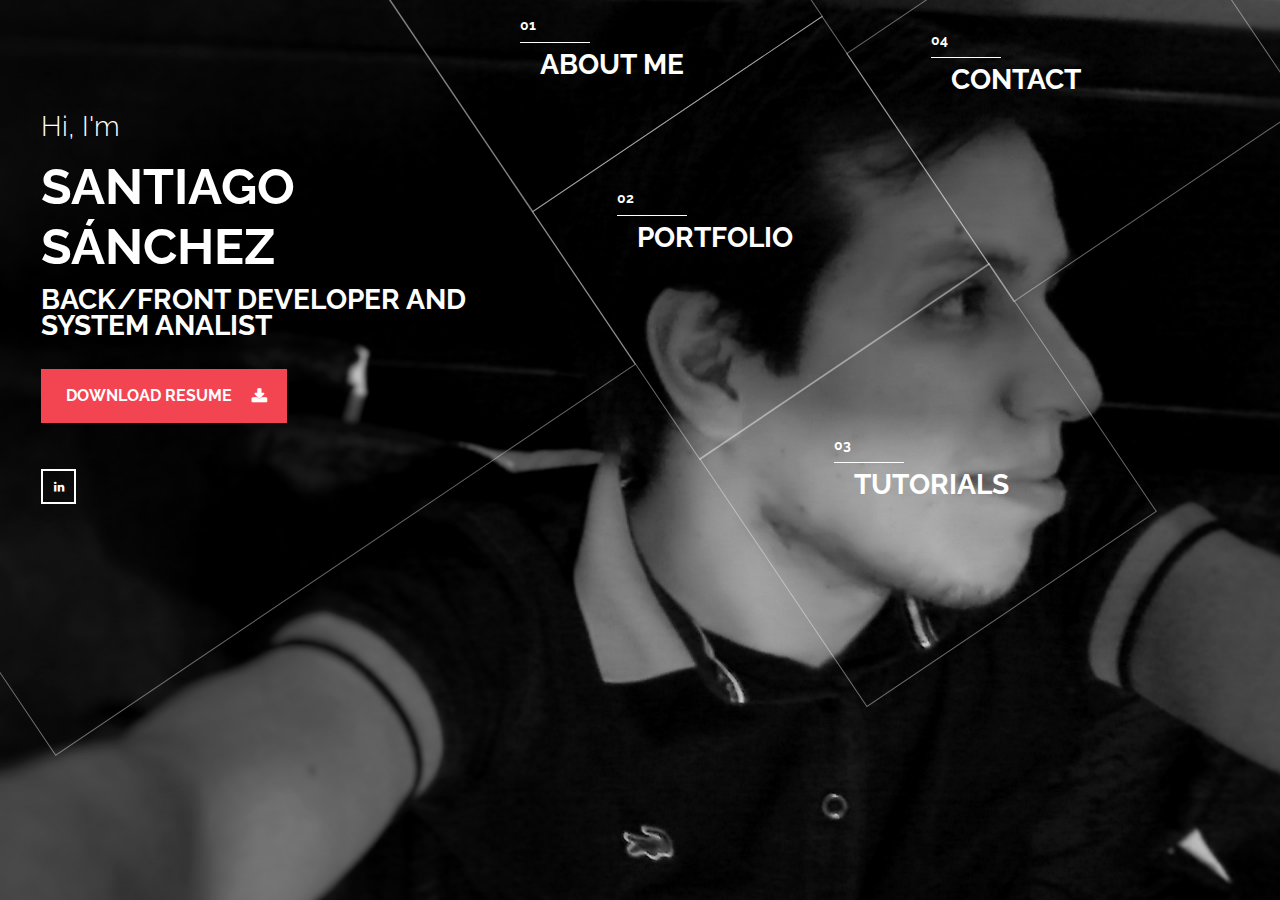
==== index.html @ 078f5e2e "global changes" ====
<!DOCTYPE html>
<html lang="en">
<head>
	<meta charset="utf-8" />
	<meta http-equiv="X-UA-Compatible" content="IE=edge" />
	<meta name="viewport" content="width=device-width, initial-scale=1" />
	
	<title>Santiago S.| vCard</title>
	<meta property="og:image" content="https://ingenierosantiago.github.io/images/foto.jpg" />
	<meta property="og:description" content="My own vcard" />
	<meta property="og:author" content="Santiago Sanchez" />
	<meta property="og:title" content="Santiago S. vCard" />
	<link rel="icon" href="images/favicon.ico"/>

	<link href='https://fonts.googleapis.com/css?family=Raleway:400,700' rel='stylesheet' type='text/css'/>
	<link rel="stylesheet" href="css/bootstrap.min.css" type="text/css" media="screen"/>
	<link rel="stylesheet" href="css/font-awesome.min.css" type="text/css" media="screen"/>
	<link rel="stylesheet" href="css/animate.css" type="text/css" media="screen"/>
	<link rel="stylesheet" href="css/style.css" type="text/css" media="screen"/>

</head>
<body>

	<div class="preloader">
			<div class="spinner"><strong>Loading...<i class="fa-li fa fa-spinner fa-spin"></i></strong></div>
	</div>
	<div class="preloader-left"></div>
	<div class="preloader-right"></div>

	<div class="inline-menu-container hidex">
	
		<ul class="inline-menu">
			<li class="about menu-item">About me</li>			
			<li class="portfolio menu-item">Portfolio</li>		
			<li class="contact menu-item">Contact</li>
			<li class="blog menu-item">Tutorials</li>		
			<li id="close">&times;</li>
		</ul>

	</div>

<section class="home">
            <div class="container">
		<div class="name-block"> 
			<div class="name-block-container">	
				<h1><span>Hi, I'm</span>Santiago S&aacute;nchez</h1>
                                                <h2>Back/front Developer and System Analist</h2>				
				<a class="btn btn-download" href="printable.pdf">Download Resume</a>
                                                     <ul class="social">
					<li><a href="https://www.linkedin.com/in/santiagoproaplic"><i class="fa fa-linkedin"></i></a></li>
				</ul>
			</div>	
		</div> 
		<div class="menu-blocks">    			
			<div class="about-block"> 
				<div class="about-block-container">			
					<h2 class="about menu-item">About me</h2>
				</div>		
			</div>
			<div class="portfolio-block">
				<div class="portfolio-block-container">			
					<h2 class="portfolio menu-item">Portfolio</h2>
				</div>
			</div>
			<div class="contact-block"> 
				<div class="contact-block-container">			
					<h2 class="contact menu-item">Contact</h2>
				</div>		
			</div>
			<div class="blog-block"> 
				<div class="blog-block-container">			
					<h2 class="blog menu-item">Tutorials</h2>
				</div>		
			</div>
		</div>
		
		
		<div class="content-blocks about hidex"> 
									
			<section class="content"> 
				
				<div class="block-content">
					<h3 class="block-title">Profile</h3>
					<div class="row">
						<div class="col-md-7">
							<p>I'm Colombian, graduated from the University 
							District "Francisco José De Caldas" 
							in Bogotá DC, Colombia as a System's Engineer 
							(Computer's Cience) with emphasis in Software 
							Engineering and Backend Development. 
							</p>
							<p>Since I was very young I worked in multiple jobs, 
							standing out because of my high commitment, performance 
							and enthusiasm. Since 2012 I started implementing my career,
							gaining great experience in order to provide fast solutions 
							and also learning different languages.
							</p>
							<img class="sign" src="images/signature.png" alt="" />
						</div>
						<div class="col-md-5">
							<ul class="info-list">
								<li><strong>Name : </strong>   Santiago A. S&aacute;nchez Plazas</li>
								<li><strong>Date of birth : </strong>   August 2, 1991 </li>
								<li><strong>Address : </strong>   Cra 7 # 20A 02, Ch&iacute;a, Cundinamarca</li>
								<li><strong>Email : </strong>  saspplazas@gmail.com</li>
								<li><strong>Phone : </strong>   + 57 318 544 6193</li>
								<li><strong>Skype : </strong>  ingSantiago22</li>
								<li><strong>Interest : </strong>  freelance, full-time</li>
							</ul>
						</div>					
					</div>
				</div> 
				
				<div class="block-content ">
					<h3 class="block-title">Skills</h3>
					<div class="row">
						<div class="col-sm-6">
							<h4>Technical Skills</h4>
							<label class="progress-bar-label">PHP - <span>5 years experience</span></label>
							<div class="progress">
								<div style="width: 90%;" class="progress-bar" role="progressbar" aria-valuenow="90" aria-valuemin="0" aria-valuemax="100">
									<span>90%</span>
								</div> 
							</div>
							<label class="progress-bar-label">Golang - <span>1 year experience</span></label>
							<div class="progress">
								<div style="width: 40%;" class="progress-bar" role="progressbar" aria-valuenow="25" aria-valuemin="0" aria-valuemax="100">
									<span>40%</span>
								</div> 
							</div>
							<label class="progress-bar-label">Python - <span>3 years experience</span></label>
							<div class="progress">
								<div style="width: 69%;" class="progress-bar" role="progressbar" aria-valuenow="69" aria-valuemin="0" aria-valuemax="100">
									<span>69%</span>
								</div> 
							</div>
							<label class="progress-bar-label">Java - <span>6 years experience</span></label>
							<div class="progress">
								<div style="width: 75%;" class="progress-bar" role="progressbar" aria-valuenow="75" aria-valuemin="0" aria-valuemax="100">
									<span>75%</span>
								</div> 
							</div>
							<label class="progress-bar-label">.NET, C# - <span>1 year experience</span></label>
							<div class="progress">
								<div style="width: 45%;" class="progress-bar" role="progressbar" aria-valuenow="45" aria-valuemin="0" aria-valuemax="100">
									<span>45%</span>
								</div> 
							</div>
							<label class="progress-bar-label">HTML&amp;CSS - <span>6 years experience</span></label>
							<div class="progress">
								<div style="width: 95%;" class="progress-bar" role="progressbar" aria-valuenow="95" aria-valuemin="0" aria-valuemax="100">
									<span>95%</span>
								</div> 
							</div>
							<label class="progress-bar-label">Javascript - <span>4 years experience</span></label>
							<div class="progress">
								<div style="width: 77%;" class="progress-bar" role="progressbar" aria-valuenow="77" aria-valuemin="0" aria-valuemax="100">
									<span>77%</span>
								</div> 
							</div>
							<label class="progress-bar-label">Android - <span>2 years experience</span></label>
							<div class="progress">
								<div style="width: 65%;" class="progress-bar" role="progressbar" aria-valuenow="65" aria-valuemin="0" aria-valuemax="100">
									<span>65%</span>
								</div> 
							</div>
							<label class="progress-bar-label">IOS - <span>8 months experience</span></label>
							<div class="progress">
								<div style="width: 15%;" class="progress-bar" role="progressbar" aria-valuenow="15" aria-valuemin="0" aria-valuemax="100">
									<span>15%</span>
								</div> 
							</div>
							<label class="progress-bar-label">MEAN - <span>6 months experience</span></label>
							<div class="progress">
								<div style="width: 38%;" class="progress-bar" role="progressbar" aria-valuenow="38" aria-valuemin="0" aria-valuemax="100">
									<span>38%</span>
								</div> 
							</div>
						</div> 
						<div class="col-sm-6">
							<h4>Database Engine</h4>
							<label class="progress-bar-label">Mysql - <span>6 years experience</span></label>
							<div class="progress">
								<div style="width: 98%;" class="progress-bar" role="progressbar" aria-valuenow="98" aria-valuemin="0" aria-valuemax="100">
									<span>98%</span>
								</div> 
							</div>
							<label class="progress-bar-label">Postgresql - <span>3 year experience</span></label>
							<div class="progress">
								<div style="width: 75%;" class="progress-bar" role="progressbar" aria-valuenow="75" aria-valuemin="0" aria-valuemax="100">
									<span>75%</span>
								</div> 
							</div>
							<label class="progress-bar-label">Oracle - <span>1 year experience</span></label>
							<div class="progress">
								<div style="width: 55%;" class="progress-bar" role="progressbar" aria-valuenow="55" aria-valuemin="0" aria-valuemax="100">
									<span>55%</span>
								</div> 
							</div>
							<label class="progress-bar-label">MongoDB (Nosql DB) - <span>3 year experience</span></label>
							<div class="progress">
								<div style="width: 70%;" class="progress-bar" role="progressbar" aria-valuenow="70" aria-valuemin="0" aria-valuemax="100">
									<span>70%</span>
								</div> 
							</div>
							<label class="progress-bar-label">Datastore Google Appengine (Nosql DB) - <span>3 year experience</span></label>
							<div class="progress">
								<div style="width: 86%;" class="progress-bar" role="progressbar" aria-valuenow="86" aria-valuemin="0" aria-valuemax="100">
									<span>86%</span>
								</div> 
							</div>
						</div>
						<div class="col-sm-6">
							<h4>Frameworks</h4>
							<label class="progress-bar-label">Private Framework STD - <span>5 years experience</span></label>
							<div class="progress">
								<div style="width: 88%;" class="progress-bar" role="progressbar" aria-valuenow="88" aria-valuemin="0" aria-valuemax="100">
									<span>88%</span>
								</div> 
							</div>
							<label class="progress-bar-label">Laravel - <span>2 years experience</span></label>
							<div class="progress">
								<div style="width: 50%;" class="progress-bar" role="progressbar" aria-valuenow="50" aria-valuemin="0" aria-valuemax="100">
									<span>50%</span>
								</div> 
							</div>
							<label class="progress-bar-label">Django - <span>1 year experience</span></label>
							<div class="progress">
								<div style="width: 45%;" class="progress-bar" role="progressbar" aria-valuenow="55" aria-valuemin="0" aria-valuemax="100">
									<span>55%</span>
								</div> 
							</div>
							<label class="progress-bar-label">Bottle - <span>1 year experience</span></label>
							<div class="progress">
								<div style="width: 80%;" class="progress-bar" role="progressbar" aria-valuenow="80" aria-valuemin="0" aria-valuemax="100">
									<span>80%</span>
								</div> 
							</div>
							<br/>
						</div>
						<div class="col-sm-6">
							<h4>Know-how</h4>
							<div class="row">
								<div class="col-sm-6">
									<ul class="icon-list">
										<li>Mobile App Design</li>
										<li>3D Animation</li>
										<li>CMS</li>
										<li>Support and Monitoring</li>
									</ul>
								</div> 
								<div class="col-sm-6">
									<ul class="icon-list">
										<li>Web Development</li>
										<li>MVC Frameworks</li>
										<li>Software Architecture</li>
										<li>Augmented Reality Apps</li>
									</ul>
								</div> 
							</div> 
						</div> 
						<div class="col-sm-6">
							<h4>&nbsp;</h4>
							<div class="row">
								<div class="col-sm-6">
									<ul class="icon-list">
										<li>Install and Configure</li>
										<li>Web Usability</li>
										<li>Dinamic wireframes</li>
										<li>Superuser Linux, OSX, Windows </li>
									</ul>
								</div> 
								<div class="col-sm-6">
									<ul class="icon-list">
										<li>Bussiness Intelligence</li>	
										<li>Unity and Blender Modeling</li>
										<li>Middle level manage in Photoshop, Gimp and Adobe Ilustrator</li>	
									</ul>
								</div> 
							</div> 
						</div> 
					</div> 
				</div>
						
				<div class="block-content ">
					<h3 class="block-title">Experience</h3>
					<div class="timeline experience">

						<div class="row ">											
							<div class="col-md-12">
								<div class="exp-holder">
									
									<div class="exp">
										<div class="hgroup">
											<h4>Back / Front Developer and SysAdmin - Induesa P&P</h4>
											<h5>Aug 2015 - <span class="current">Current</span></h5>
										</div>
										<p>Development, support and monitoring of software for technical-mechanical revision of vehicles, in national operation</p>
									</div>
									<div class="exp">
										<div class="hgroup">
											<h4>Back / Front Developer -  Therabyte Corp.</h4>
											<h5>Oct 2014 - <span class="current">Current</span></h5>
										</div>
										<p>Development, support and monitoring in software for control and treatment in patients used for therapists.</p>
									</div>
									<div class="exp">
										<div class="hgroup">
											<h4>CEO – Proaplicaciones SAS </h4>
											<h5>Jun 2013 - <span class="current">Current</span></h5>
										</div>
										<p>Founding Partner. Developer until July 2015 with multiple projects.</p>
									</div>

									<div class="exp">
										<div class="hgroup">
											<h4>Web Developer – Auditor400 </h4>
											<h5>Apr 2011 - Jun 2013</h5>
										</div>
										<p>Junior web developer in multiple projects.</p>
									</div>												
															
								</div>
							</div>											
						</div>

					</div>
				</div>
				
				<div class="block-content">
					<h3 class="block-title">Education</h3>
					<div class="timeline education">
						<div class="row ">
							<div class="col-md-12">
								<div class="exp-holder">
									<div class="exp">
										<div class="hgroup">
											<h4>Bachelor Degree – "IED Jos&eacute; De San Mart&iacute;n" </h4>
											<h5>Feb 2004 - Nov 2008</h5>
										</div>
										<p>In Tabio, a little town in the state of Cundanimarca, Colombia.</p>
									</div>
									<div class="exp">
										<div class="hgroup">
											<h4>College – District University "Francsico Jos&eacute; De Caldas" </h4>
											<h5>Aug 2010 - Sept 2017</h5>
										</div>
										<p>Public university of the capital of Colombia, recognized for its excellent level in engineer careers.</p>
									</div>
									<div class="exp">
										<div class="hgroup">
											<h4>World Big Data Congress – Corferias, Bogot&aacute; (MinTIC) </h4>
											<h5>Nov 2016</h5>
										</div>
										<p>In the second edition, speakers around the world show your experiences and applications about theme.</p>
									</div>
									<div class="exp">
										<div class="hgroup">
											<h4>Colombia 3.0 - Bogot&aacute;, MinTIC </h4>
											<h5>2014 - 2016</h5>
										</div>
										<p>Annual event that meet hundreds of people involved with various topics of Backend and Frontend, new trends and future management of them.</p>
									</div>
								</div>
							</div>
						</div>
					 </div>
				</div>
				
				<div class="block-content">
					<h3 class="block-title">Services</h3>
					<div class="row">
						<div class="col-sm-4 service">
							<div class="service-icon">
								<i class=" fa fa-globe"></i>
							</div>
							<h4>Web Development</h4>
							<p></p>
						</div>
						<div class="col-sm-4 service">
							<div class="service-icon">
								<i class=" fa fa-mobile"></i>
							</div>
							<h4>App Development</h4>
							<p></p>
						</div>
						<div class="col-sm-4 service">
							<div class="service-icon">
								<i class=" fa fa-pencil-square-o"></i>
							</div>
							<h4>Software Architecture</h4>
							<p></p>
						</div>
						<div class="col-sm-4 service">
							<div class="service-icon">
								<i class="fa fa-lightbulb-o"></i>
							</div>
							<h4>System Analyst</h4>
							<p></p>
						</div>	
						<div class="col-sm-4 service">
							<div class="service-icon">
								<i class="fa fa-gears"></i>
							</div>
							<h4>Support</h4>
							<p></p>
						</div>
						<div class="col-sm-4 service">
							<div class="service-icon">
								<i class="fa fa-image"></i>
							</div>
							<h4>Modeling</h4>
							<p></p>
						</div>							
					</div>
				</div> 
				<div class="block-content">
					<h3 class="block-title">Testimonials</h3>
					<div class="row">
						<div class="col-md-12">
							<ul class="testimonials">
								<li>
									<img src="images/testimonials/2.png" alt="">
									<blockquote>Great actidude! The most fun man and lover of his job<p class="quote"><span>Indira Galindez</span> - CEO of Induesa P&P</p></blockquote>
									
								</li>
								<li>
									<img src="images/testimonials/3.png" alt="">
									<blockquote>My work has been significantly simplified thanks him :).<p class="quote"><span>Mike Reina</span> - CEO of Therabyte Corp.</p></blockquote>
									
								</li>
							</ul>
						  </div>						
					</div>
					
					<div class="row text-center">
						<div class="col-md-12 btn-email">
							<a class="btn lowercase" href="https://www.linkedin.com/in/santiagoproaplic">saspplazas@gmail.com</a><br/>
							<small>I'm available for freelance or fullstack</small>
						</div>	
					</div>
				</div> 
			
			</section>
		</div>		
		
		<div class="content-blocks portfolio hidex"> 
										
			<section class="content">
				
				<div class="block-content">
					<h3 class="block-title">Portfolio</h3>
					<div class="row">
						<div class="col-md-12">
							<ul id="filters">
							  <li class="active" data-filter="*">All</li>
							  <li data-filter=".graphic">Modeling</li>
							  <li data-filter=".web">Web</li>
							  <!--<li data-filter=".video">Video</li>-->
							  <li data-filter=".apps">Apps</li>
							</ul>
							<div id="projects">
								  <div class="project graphic apps">
										<div class="project-overlay">
											<div class="vcenter">
												<div class="centrize">
													<h4>Game AR</h4>                
													<p>Graphic / Apps</p>                
												</div>
											</div>
										</div>
									<img src="images/portfolio/9.png" alt="">
								  </div>
								  <div class="project web apps">
										<div class="project-overlay">
											<div class="vcenter">
												<div class="centrize">
													<h4>Indupack</h4>                        
													<p>Web / Apps</p>
												</div>
											</div>
										</div>
									<img src="images/portfolio/2.png" alt="">
								  </div>
								  <div class="project web">
										<div class="project-overlay">
											<div class="vcenter">
												<div class="centrize">
													<h4>thedigitaldebate.org</h4>                
													<p>web</p>
												</div>
											</div>
										</div>
									<img src="images/portfolio/5.png" alt="">
								  </div>
								  <div class="project web">
										<div class="project-overlay">
											<div class="vcenter">
												<div class="centrize">
													<h4>genArchive</h4>                
													<p>Web</p>
												</div>
											</div>
										</div>
									<img src="images/portfolio/4.png" alt="">
								  </div>
								  <div class="project web">
										<div class="project-overlay">
											<div class="vcenter">
												<div class="centrize">
													<h4>Proaplicaciones.com</h4>                
													<p>web</p>
												</div>
											</div>
										</div>
									<img src="images/portfolio/7.png" alt="">
								  </div>
								  <div class="project apps web">
										<div class="project-overlay">
											<div class="vcenter">
												<div class="centrize">
													<h4>Avia Seguros</h4>                
													<p>Web / Apps</p>
												</div>
											</div>
										</div>
									<img src="images/portfolio/6.png" alt="">
								  </div>
								  <div class="project apps web">
										<div class="project-overlay">
											<div class="vcenter">
												<div class="centrize">
													<h4>vCard</h4>                
													<p>Web / Apps</p>
												</div>
											</div>
										</div>
									<img src="images/portfolio/3.png" alt="">
								  </div>
							</div>
						</div>	
					</div>
					
					<div class="row text-center">
						<div class="col-md-12">
							<h4>Interested in working together?</h4>						
							<a class="btn lowercase" href="https://www.linkedin.com/in/santiagoproaplic">saspplazas@gmail.com</a><br/>
						</div>	
					</div>
				</div>
			
			</section>
		</div>
		
		<div class="content-blocks blog hidex"> 
										
			<section class="content"> 
				<div class="block-content">  	  
					<h3 class="block-title">My Tutorials</h3>
					<div class="col-md-10 col-md-offset-1">
							<div class="post">
								<div class="post-thumbnail">
									<a class="open-post" href="post-single.html">
										<div class="project-media">
											<div class="video-container">
												<iframe width="560" height="315" src="https://www.youtube.com/embed/ccNTWF1cQ7I" frameborder="0" allowfullscreen></iframe>
											</div>
										</div>      
									</a>
								</div>			
								<div class="post-title">
									<a class="open-post" href="post-single.html"><h2>Bitbucket for kids</h2></a>
									<p class="post-info">
										<span class="post-author">Posted by Santiago Sanchez</span>
										<span class="slash"></span>
										<span class="post-date">June, 2016</span>
										<span class="slash"></span>
										<span class="post-catetory">Git Repositories</span>
									</p>
								</div>
								<div class="post-body">
									<p>Bitbucket is a gui admin for repositories in git or mercurial. I made a video showing their more common functions and uses. </p>            
									<a class="btn open-post" href="mailto:saspplazas@gmail.com?Subject=Tutorial%20comment" target="_top" >Comment</a>
								</div>
							</div>
							<div class="post">
								<div class="post-thumbnail">
									<a class="open-post" href="post-single.html">
										<div class="project-media">
											<div class="video-container">
												<iframe width="560" height="315" src="https://www.youtube.com/embed/u3lceK3sQpk" frameborder="0" allowfullscreen></iframe>
											</div>
										</div>      
									</a>
								</div>			
								<div class="post-title">
									<a class="open-post" href="post-single.html"><h2>Excel to Mysql with vim</h2></a>
									<p class="post-info">
										<span class="post-author">Posted by Santiago Sanchez</span>
										<span class="slash"></span>
										<span class="post-date">Sept 08, 2013</span>
										<span class="slash"></span>
										<span class="post-catetory">Database optimization</span>
									</p>
								</div>
								<div class="post-body">
									<p>Look a practical tooltip using<span class="selected"> Vim</span> text editor in a few steps :D </p>            
									<a class="btn open-post" href="mailto:saspplazas@gmail.com?Subject=Tutorial%20comment" target="_top" >Comment</a>
								</div>
							</div>
							<div class="post">
								<div class="post-thumbnail">
									<a class="open-post" href="post-single.html">
										<div class="project-media">
											<div class="video-container">
												<iframe width="560" height="315" src="https://www.youtube.com/embed/86fk4lYfWC8" frameborder="0" allowfullscreen></iframe>
											</div>
										</div>      
									</a>
								</div>			
								<div class="post-title">
									<a class="open-post" href="post-single.html"><h2>Bottle in 20 minutes</h2></a>
									<p class="post-info">
										<span class="post-author">Posted by Santiago Sanchez</span>
										<span class="slash"></span>
										<span class="post-date">April, 2016</span>
										<span class="slash"></span>
										<span class="post-catetory">Frameworks</span>
									</p>
								</div>
								<div class="post-body">
									<p>Bottle is a framework for python and mongodb<span class="selected"> Super practical</span>. I made a simple crude for system posts showing the easiest ways of use. </p>            
									<a class="btn open-post" href="mailto:saspplazas@gmail.com?Subject=Tutorial%20comment" target="_top" >Comment</a>
								</div>
							</div>
							<div class="post">
								<div class="post-thumbnail">
									<a class="open-post" href="post-single.html">
										<div class="project-media">
											<div class="video-container">
												<iframe width="560" height="315" src="https://www.youtube.com/embed/ZezfWFAqIMM" frameborder="0" allowfullscreen></iframe>
											</div>
										</div>      
									</a>
								</div>			
								<div class="post-title">
									<a class="open-post" href="post-single.html"><h2>Bottle in 20 minutes part 2</h2></a>
									<p class="post-info">
										<span class="post-author">Posted by Santiago Sanchez</span>
										<span class="slash"></span>
										<span class="post-date">April, 2016</span>
										<span class="slash"></span>
										<span class="post-catetory">Frameworks</span>
									</p>
								</div>
								<div class="post-body">
									<p>Bottle is a framework for python and mongodb<span class="selected"> Super practical</span>. I made a simple crude for system posts showing the easiest types of use. </p>            
									<a class="btn open-post" href="mailto:saspplazas@gmail.com?Subject=Tutorial%20comment" target="_top" >Comment</a>
								</div>
							</div>
							
						<div class="text-center">
							<ul class="pagination">
								<li>
								  <a href="#" aria-label="Previous">
									<span aria-hidden="true">&laquo;</span>
								  </a>
								</li>
								<li class="active"><a href="#">1</a></li>
								<li><a href="#">2</a></li>
								<li><a href="#">3</a></li>
								<li><a href="#">4</a></li>
								<li><a href="#">5</a></li>
								<li>
								  <a href="#" aria-label="Next">
									<span aria-hidden="true">&raquo;</span>
								  </a>
								</li>
							</ul>
						</div>
					</div>
				</div>	
			</section>
		</div>	

		<div class="content-blocks contact hidex"> 
										
			<section class="content"> 
				<div class="block-content">
					<h3 class="block-title">Get in touch</h3>
					<div class="row">
				  
						<div class="col-md-6">
							<div class="contact-content ">
								<div class="contact-icon">
									<i class="fa fa-map-marker"></i>
								</div>
								<div class="contact-details">
									<h5>Address</h5>
									<a href="https://goo.gl/maps/rk1xJ4qVqgy"><p>KRA 12D # 27b 14 south, Bosques De San Carlos, Bogot&aacute;, Colombia  </p></a>
								</div>
							</div>	
							<div class="contact-content ">
								<div class="contact-icon">
									<i class="fa fa-phone"></i>
								</div>
								<div class="contact-details">
									<h5>Call Me</h5>
									<a href="tel:3188720526"><p> +57 - 318 5446193</p></a>
								</div>
							</div>	
							<div class="contact-content ">
								<div class="contact-icon">
									<i class="fa fa-envelope"></i>
								</div>
								<div class="contact-details">
									<h5>Enquiries</h5>
									<a href="mailto:saspplazas@gmail.com?Subject=Hello%20Santiago" target="_top"<p>saspplazas@gmail.com</p></a>
								</div>
							</div>
							<div class="contact-content ">
								<div class="contact-icon">
									<i class="fa fa-linkedin"></i>
								</div>
								<div class="contact-details">
									<h5>LinkedIn</h5>
									<a href="http://www.linkedin.com/in/santiagoproaplic"<p>Santiago S&aacute;nchez</p></a>
								</div>
							</div>
							
						</div>
						<div class="col-md-6">
								<form method="POST" action="php/contact_me.php" id="formcontactus" class="" >
								  <div class="form-group">		  
									<input name="name" type="text" class="form-control requiretop" placeholder="* Your Name" />								 							 
								  </div>
								  <div class="form-group">				  
									<input name="email" type="email" class="form-control requiretop" placeholder="* Your Email" />			 
								  </div>
								  <div class="form-group">				  
									<textarea rows="6" name="message" class="form-control requiretop" placeholder="* Your Message"></textarea>			 
								  </div>
								  <div class="form-group">
									<button type="submit" class="btn btn-dark selected">Send Message</button>
								  </div>    
								</form>
						</div>
					</div>  
					
				</div>	 				
			</section>
		</div>		


		
	</div>			
</section>



<script src="https://ajax.googleapis.com/ajax/libs/jquery/1.11.3/jquery.min.js"></script>
<script type="text/javascript" src="js/bootstrap.min.js"></script>
<script type="text/javascript" src="js/jquery.isotope.min.js"></script>
<script type="text/javascript" src="js/jquery.placeholder.min.js"></script>
<script type="text/javascript" src="js/contact_me.js"></script>
<script type="text/javascript" src="js/main.js"></script>
 </body>
</html>
---- css/style.css ----
/*------------------------------------------------------------------

    [Master Stylesheet]

    Theme Name: Hello | Personal vCard Template
    Version: 1.0
    Last change: 09/12/2015
	Developer: LionCoders - http://www.lion-coders.com

-------------------------------------------------------------------*/



/*------------------------------------------------------------------

    [Table of contents]

	1. MAIN CONTAINER
	2. MENU
	3. NAME BLOCK
	4. ABOUT BLOCK
	5. PORTFOLIO BLOCK
	6. BLOG BLOCK
	7. CONTACT BLOCK
	8. CONTENT BLOCKS
	9. RESPONSIVE

-------------------------------------------------------------------*/

/* -------------------------
        0. standard
------------------------- */
body {
    font: 400 14px 'Raleway', sans-serif;
    -webkit-font-smoothing: antialiased;
    line-height: 30px;
    color: #727272;
    overflow-x: hidden;
}

a:hover, a:focus {
    text-decoration: none;
    outline: none;
}

img {
    max-width: 100%;
    height: auto;
}


/* texts */
h1, h2, h3, h4, h5, h6 {
    text-transform: uppercase;
    font-weight: 700;
    color: #333;
}

h1 {
    font-size: 50px;
    line-height: 60px;
    margin-top: 0;
    margin-bottom: 0;
}

h2 {
    font-size: 22px;
    line-height: 26px;
    margin-top: 0;
    margin-bottom: 0;
}

h3 {
    font-size: 20px;
    line-height: 26px;
    margin-top: 0;
    margin-bottom: 0;
    font-weight: 500;
}

h4 {
    font-size: 16px;
    line-height: 24px;
    margin-top: 0;
    margin-bottom: 0;
}

h5 {
    font-size: 15px;
    line-height: 32px;
    margin-top: 0;
    margin-bottom: 0;
}

h6 {
    font-size: 14px;
    line-height: 32px;
    font-weight: 500;
}

p {
    margin: 0;
}

ul {
    list-style: none;
    padding-left: 0;
}

strong, small {
    color: #333;
}

.btn {
    border: 2px solid transparent;
    border-radius: 0;
    padding: 12px 28px;
    margin: 20px 0;
    text-transform: uppercase;
    font-size: 14px;
    font-weight: 700;
    transition: all .3s;
    position: relative;
    color: #FFF;
    background-color: #F34452;
    z-index: 20;
    overflow: hidden;
}

.btn:hover {
    color: #F34452;
    background-color: #FFF;
    border: 2px solid #F34452;
}
.btn:focus {
    color: #FFF;
	outline: none;
}

.btn-download {
    border: none;
    font-size: 16px;
    padding: 16px 55px 16px 25px;
}

.btn-download:hover {
    border: none;
    color: #FFF;
    background-color: #F34452;
}

.btn-download:before {
    position: absolute;
    content: '\f019';
    font-family: 'FontAwesome';
    top: 16px;
    right: 20px;
    font-size: 16px;
}

.btn-download:hover:before {
    -webkit-animation-duration: 1s;
    animation-duration: 1s;
    -webkit-animation-fill-mode: both;
    animation-fill-mode: both;
    -webkit-animation-iteration-count: infinite;
    animation-iteration-count: infinite;
    -webkit-animation-name: fadeOutDown;
    animation-name: fadeOutDown;
    -webkit-transform-origin: center bottom;
    transform-origin: center bottom;
}

.btn-download:after {
    content: "";
    position: absolute;
    background-color: rgba(0,0,0,0.2);
    right: 0;
    top: 0;
    height: 100%;
    width: 0;
    z-index: -1;
    transition: all .3s;
}

.btn-download:hover:after {
    width: 50px;
    height: 70px;
    right: -5px;
    top: -5px;
    -ms-transform: rotate(15deg);
    -webkit-transform: rotate(15deg);
    transform: rotate(15deg);
}

.form-control {
    box-shadow: none;
    -webkit-box-shadow: none;
    border-radius: 0;
}

.form-control:focus {
    box-shadow: none;
    -webkit-box-shadow: none;
}

.hidex {
    opacity: 0;
    visibility: hidden;
    z-index: -100;
}

.showx {
    opacity: 1;
    visibility: visible;
    z-index: 999;
}

.lowercase {
    text-transform: lowercase;
}

.preloader {
	position: fixed;
	left: 0;
	top: 0;
	right: 0;
	bottom: 0;
	width: 100%;
	height: 100%;
	z-index: 9999;
	background: transparent;
}

.preloader .spinner {
	position: absolute;
	top: 50%;
	left: 50%;
	margin-top: -32.5px;
	margin-left: -32.5px;
}

.preloader-left {
	position: fixed;
	width: 50%;
	height: 100%;
	background: white;
	z-index: 999;
	transition: .7s .3s transform ease-in-out;
}

.slide-left {
	transform: translate3d(-100%, 0, 0);
	will-change: transform;
}

.preloader-right {
	position: fixed;
	width: 50%;
	right: 0;
	height: 100%;
	background: white;
	z-index: 999;
	transition: .7s .3s transform ease-in-out;
}

.slide-right {
	transform: translate3d(100%, 0, 0);
	will-change: transform;
}


/* -------------------------
        1. MAIN CONTAINER
------------------------- */
.home {
    width: 100%;
    height: 100%;
    position: absolute;
    overflow: hidden;
    /*background: url(../images/1920X1080.gif) #333 40% 40%;*/
    background: url(../images/bw/8.jpg) #333 40% 40%;
    background-size: cover;
}

/* -------------------------
        2. MENU
------------------------- */
.menu-blocks {
    transition: all 0.5s;
}

h2.menu-item {
    position: relative;
    color: #FFF;
    cursor: pointer;
    margin: 50px;
    font-size: 28px;
}

h2.menu-item:before {
    position: absolute;
    top: -40px;
    left: -20px;
    font-size: 14px;
}

h2.about.menu-item:before {
    content: '01';
}

h2.portfolio.menu-item:before {
    content: '02';
}

h2.blog.menu-item:before {
    content: '03';
}

h2.contact.menu-item:before {
    content: '04';
}

h2.menu-item:after {
    position: absolute;
    content: '';
    top: -10px;
    left: -20px;
    width: 70px;
    height: 1px;
    background: #FFF;
    transition: all 0.5s ease;
}

h2.menu-item:hover:after {
    background: #F34452;
}



/* -------------------------
        3. NAME BLOCK
------------------------- */
.name-block {
    position: absolute;
    width: 700px;
    height: 700px;
    border: 1px solid rgba(255,255,255,0.4);
    display: table;
    transition: all 0.5s;
}

.name-block.reverse {
    position: absolute;
    -ms-transform: rotate(0deg);
    -webkit-transform: rotate(0deg);
    transform: rotate(0deg);
    width: 30%;
    height: 100%;
    left: 0;
    top: 0;
    border: none;
    display: table;
}

.name-block-container.reverse {
    display: table-cell;
    height: 100%;
    vertical-align: middle;
    -ms-transform: rotate(0deg);
    -webkit-transform: rotate(0deg);
    transform: rotate(0deg);
    padding: 0 30px;
}

.name-block-container {
    display: table-cell;
    vertical-align: middle;
    padding-left: 240px;
    -ms-transform: rotate(34deg);
    -webkit-transform: rotate(34deg);
    transform: rotate(34deg);
}

.name-block-container h1,
.name-block-container h2 {
    text-transform: capitalize;
    font-weight: 700;
    color: #FFF;
    margin-bottom: 10px;
    text-transform: uppercase;
}

.name-block-container h2 {
    font-size: 28px;
}

.name-block-container h1 span {
    font-size: 28px;
    font-weight: 300;
    display: block;
    text-transform: capitalize;
}

.social {
    position: absolute;
    bottom: 15%;
}

.social li {
    display: inline-block;
    margin-right: 2px;
    text-align: center;
}

.social a {
    border: 2px solid #FFF;
    color: #FFF;
    display: inline-block;
    height: 35px;
    width: 35px;
}

.social li i {
    line-height: 32px;
    font-size: 12px;
}

.social a:hover {
    border: 2px solid #F34452;
    color: #F34452;
}


/* -------------------------
        4. ABOUT BLOCK
------------------------- */
.about-block {
    position: absolute;
    width: 430px;
    height: 300px;
    border: 1px solid rgba(255,255,255,0.4);
    display: table;
}

.about-block-container {
    display: table-cell;
    vertical-align: middle;
    padding: 150px 0 0 70px;
    -ms-transform: rotate(34deg);
    -webkit-transform: rotate(34deg);
    transform: rotate(34deg);
}

.sign {
    margin-top: 30px;
}

ul.info-list {
    background: #F1F3F6;
    padding: 20px;
}

ul.info-list li strong {
    margin-right: 5px;
}

.progress {
    height: 2px;
    margin-bottom: 20px;
    background-color: #ddd;
    border-radius: 0;
    box-shadow: none;
    overflow: visible;
}

.progress-bar {
    line-height: 8px;
    background-color: #F34452;
    box-shadow: none;
    position: relative;
}

.progress-bar span {
    display: block;
    width: 40px;
    height: 40px;
    line-height: 40px;
    text-align: center;
    color: #000;
    background: #fff;
    font-weight: 400;
    position: absolute;
    top: -16px;
    right: -20px;
    box-shadow: 0 3px 6px rgba(0,0,0,.3);
}

.progress-bar-label {
    font-weight: 700;
    margin-bottom: 10px;
}

.progress-bar-label span {
    font-weight: 400;
}

.icon-list li {
    padding-left: 25px;
}

.icon-list li:before {
    position: absolute;
    content: '\f00c';
    font-family: 'FontAwesome';
    left: 20px;
    color: #F34452;
}

.timeline {
    position: relative;
}

.timeline:before {
    background: #ddd;
    background: -moz-linear-gradient(top,  #ddd 1%, #ddd 75%, #ffffff 100%);
    background: -webkit-gradient(linear, left top, left bottom, color-stop(1%,#ddd), color-stop(75%,#ddd), color-stop(100%,#ffffff));
    background: -webkit-linear-gradient(top,  #ddd 1%,#ddd 75%,#ffffff 100%);
    background: -o-linear-gradient(top,  #ddd 1%,#ddd 75%,#ffffff 100%);
    background: -ms-linear-gradient(top,  #ddd 1%,#ddd 75%,#ffffff 100%);
    background: linear-gradient(to bottom,  #ddd 1%,#ddd 75%,#ffffff 100%);
    filter: progid:DXImageTransform.Microsoft.gradient( startColorstr='#ddd', endColorstr='#ffffff',GradientType=0 );
    bottom: 0;
    content: "";
    left: 18px;
    position: absolute;
    top: 50px;
    width: 1px;
    height: 100%;
}

.timeline:after {
    border: 1px solid #ddd;
    font-family: 'FontAwesome';
    top: 0;
    left: -5px;
    width: 50px;
    height: 50px;
    position: absolute;
    text-align: center;
    color: #333333;
    font-size: 20px;
    line-height: 45px;
}

.timeline.experience:after {
    content: '\f0b1';
}

.timeline.education:after {
    content: '\f19d';
}

.exp {
    padding-left: 50px;
    padding-top: 20px;
    position: relative;
    margin-bottom: 10px;
}

.exp:after {
    background: #F34452;
    border: 3px solid #ffffff;
    content: "";
    height: 15px;
    left: 12px;
    position: absolute;
    text-align: center;
    top: 24px;
    width: 15px;
}

.exp-holder {
    margin-top: 70px;
}

.exp .hgroup h4, .exp .hgroup h5 {
    text-transform: none;
    margin-bottom: 10px;
}

.exp .hgroup {
    margin-bottom: 5px;
}

.exp .hgroup h5 {
    font-size: 14px;
    font-weight: 400;
    color: #727272;
    padding-left: 20px;
}

.exp .hgroup h5:before {
    position: absolute;
    left: 50px;
    content: '\f073';
    font-family: 'FontAwesome';
    font-style: normal;
}

.exp .hgroup h5 span.current {
    color: #ffffff;
    background: #F34452;
    padding: 1px 12px;
}

.service {
    text-align: center;
    margin: 25px 0;
}

.service h4 {
    margin: 10px 0;
    font-size: 14px;
}

.service-icon {
    font-size: 30px;
    margin-bottom: 10px;
    color: #F34452;
}

.awards img {
    border: 1px solid #F1F3F6;
    opacity: 0.7;
}

.awards:hover img {
    opacity: 1;
}

.testimonials li {
    position: relative;
    border-bottom: 1px solid #F1F3F6;
}

.testimonials li:last-child {
    border-bottom: none;
}

.testimonials li:hover {
    background: #F1F3F6;
}

.testimonials li img {
    position: absolute;
    top: 50%;
    transform: translateY(-50%);
    right: 20px;
    width: 90px;
    height: 90px;
    border: 10px solid #F1F3F6;
    border-radius: 50%;
}

.testimonials li:hover img {
    border: 10px solid #F34452;
}

.testimonials li blockquote {
    width: 80%;
    border-left: none;
    padding: 20px 40px;
    color: #333;
}

.testimonials li:before {
    position: absolute;
    top: 10px;
    left: 5px;
    content: '\f10d';
    font-family: 'FontAwesome';
    font-size: 30px;
    color: #F1F3F6;
    z-index: 0;
}

.testimonials li:hover:before {
    color: #FFF;
}

.testimonials li .quote {
    display: block;
    margin-top: 20px;
    font-size: 14px;
    color: #727272;
}

.testimonials li .quote span {
    font-weight: 700;
}

.btn-email {
    position: relative;
}

.btn-email:before {
    position: absolute;
    left: 0;
    top: 45px;
    content: '';
    border-top: 1px solid #F1F3F6;
    width: 100%;
}

/* -------------------------
        5. PORTFOLIO BLOCK
------------------------- */
.portfolio-block {
    position: absolute;
    width: 430px;
    height: 400px;
    border: 1px solid rgba(255,255,255,0.4);
    display: table;
}

.portfolio-block-container {
    display: table-cell;
    vertical-align: middle;
    -ms-transform: rotate(34deg);
    -webkit-transform: rotate(34deg);
    transform: rotate(34deg);
}

/* Portfolio */
#projects {
    margin-bottom: 50px;
}

#filters {
    list-style: none;
    padding: 0;
    margin: 0 0 30px;
    text-align: center;
}

#filters > li {
    display: inline-block;
    position: relative;
    padding: 8px 16px;
    text-transform: uppercase;
    font-size: 13px;
    cursor: pointer;
}

#filters > li:before {
    content: "/";
    position: absolute;
    top: 15px;
    left: -5px;
    font-size: 10px;
    line-height: 18px;
    color: #666;
}

#filters > li:first-child:before {
    content: none;
}

#filters > li.active {
    color: #333;
}

.isotope,
.isotope .isotope-item {
  /* change duration value to whatever you like */
    -webkit-transition-duration: 0.8s;
    -moz-transition-duration: 0.8s;
    -ms-transition-duration: 0.8s;
    -o-transition-duration: 0.8s;
    transition-duration: 0.8s;
}

.isotope {
    -webkit-transition-property: height, width;
    -moz-transition-property: height, width;
    -ms-transition-property: height, width;
    -o-transition-property: height, width;
    transition-property: height, width;
}

.isotope .isotope-item {
    -webkit-transition-property: -webkit-transform, opacity;
    -moz-transition-property: -moz-transform, opacity;
    -ms-transition-property: -ms-transform, opacity;
    -o-transition-property: -o-transform, opacity;
    transition-property: transform, opacity;
}

/**** disabling Isotope CSS3 transitions ****/

.isotope.no-transition,
.isotope.no-transition .isotope-item,
.isotope .isotope-item.no-transition {
    -webkit-transition-duration: 0s;
    -moz-transition-duration: 0s;
    -ms-transition-duration: 0s;
    -o-transition-duration: 0s;
    transition-duration: 0s;
}

.project {
    position: relative;
    width: 33.22222233%;
    float: left;
    overflow: hidden;
}

.vcenter {
    display: table;
    height: 100%;
    width: 100%;
    text-align: center;
}

.centrize {
    display: table-cell;
    vertical-align: middle;
}

.project:hover .project-overlay {
    opacity: 1;
    z-index: 999;
}

.project-overlay {
    position: absolute;
    left: 5%;
    top: 5%;
    height: 90%;
    width: 90%;
    background-color: rgba(255, 255, 255, 0.75);
    opacity: 0;
    transition: opacity .8s ease, border .8s ease;
    text-align: center;
}

.project-overlay p {
    color: #333;
    font-size: 14px;
}

.project-overlay h4 {
    text-transform: uppercase;
    margin: 0;
}

#post-modal .modal-dialog,
#project-modal .modal-dialog {
	width: 100%;
	margin: 0;
}
#post-modal .modal-content,
#project-modal .modal-content {
    border: none;
    border-radius: 0;
    box-shadow: none;
    outline: none;
}

.project-title h2 {
	margin-bottom: 20px;
}
.project-title .tags {
	font-weight: 700;
	font-size: 12px;
	margin-bottom: 20px;
}
.project-description {
	text-align: justify;
}
.project-media {
	margin: 0 auto;
	max-width: 780px;
	margin-top: 30px;
}

.video-container {
    padding: 0 0 60%;
    position: relative;
    width: 100%;
}

.video-container iframe {
    border: 0 none;
    height: 100%;
    left: 0;
    position: absolute;
    top: 0;
    width: 100%;
}

/* -------------------------
        6. BLOG BLOCK
------------------------- */
.blog-block {
    position: absolute;
    width: 430px;
    height: 300px;
    border: 1px solid rgba(255,255,255,0.4);
    display: table;
}

.blog-block-container {
    display: table-cell;
    vertical-align: middle;
    padding-left: 50px;
    -ms-transform: rotate(34deg);
    -webkit-transform: rotate(34deg);
    transform: rotate(34deg);
}

.post {
    background-color: #fff;
    margin: 25px 0;
}

.post:last-child {
    border-bottom: 0;
}

.post-thumbnail {
    text-align: center;
}

.post-title {
    text-align: center;
}

.post-title h2 {
    font-size: 28px;
    margin-top: 50px;
	margin-bottom: 20px;
}

.post-info {
    font-size: 14px;
}

.post-info i {
}

.post-info:after {
    content: "";
    display: block;
    width: 40px;
    height: 2px;
    background: #333;
    margin: 20px auto;
}

.post-info span {
    padding: 0 2px;
}

.post-info .slash:before {
    content: "/";
}

.post-body {
    text-align: center;
    padding: 20px;
}

.post-body p {
    padding-bottom: 20px;
    line-height: 2em;
}

.pagination > li > a, .pagination > li > span {
    background-color: #F1F3F6;
    border: 1px solid #F1F3F6;
    color: #727272;
}

.pagination > li:hover > a, .pagination > li:hover > span {
    color: #333;
}

.pagination > .active > a, .pagination > .active > a:focus, .pagination > .active > a:hover, .pagination > .active > span, .pagination > .active > span:focus, .pagination > .active > span:hover {
    background-color: #F34452;
    border-color: #F34452;
    color: #fff;
}

.pagination > li:first-child > a, 
.pagination > li:first-child > span {
    border-bottom-left-radius: 0;
    border-top-left-radius: 0;
}

.pagination > li:last-child > a, 
.pagination > li:last-child > span {
    border-bottom-right-radius: 0;
    border-top-right-radius: 0;
}

#blog-header {
  height: 500px;
}
#blog-header .overlay {
  position: absolute;
  background: rgba(0,0,0,0.5);
  width: 100%;
  height: 500px;
  top: 0;
  bottom: 0;
  z-index: 0;
}

.single-post-title,
.single-post-title h1 {
	color: #FFF;
}
.single-post-title h1 {
	margin-bottom: 30px;
}

#post .content {
	padding-top: 30px;
}

#single-post .post {
    padding: 0;
    border-bottom: 0;
    margin-bottom: 50px;
}

#single-post .post-body {
    text-align: justify;
}

.author-box {
	background: #F1F3F6;
	overflow: auto;
	padding: 30px 0;
	margin: 30px 0 0;
}
.author-box h3 {
	font-weight: 700;
	font-size: 14px;
	margin-bottom: 10px;
}
.author-box h3 span {
	color: #727272;
}

#blog-social {
	display: block;
	width: 100%;
	clear: both;
	text-align: center;
	padding: 30px 0;
	margin: 0 0 70px;
	border-bottom: 1px solid #F1F3F6;
}

#blog-social > li {
    display: inline-block;
}

#blog-social > li > a {
    display: block;
    width: 40px;
    height: 40px;
    margin: 5px;
    border: 1px solid #ddd;
    font-size: 16px;
    color: #ddd;
    padding: 0;
    line-height: 36px;
    text-align: center;
    transition: all .3s ease;
}

#blog-social > li > a:hover {
    color: #F34452;
	border: 1px solid #F34452;
}

#comments {
    margin-bottom: 50px;
}

#comments h5 {
    font-size: 13px;
}

.comments-list {
    padding-left: 0;
    list-style: none;
    margin: 0;
}

.comments-list > li {
    border: 1px solid #ddd;
    margin-bottom: 14px;
}

.comments-list > li:before,
.comments-list > li:after {
    content: " ";
    display: table;
}

.comments-list > li:after {
    clear: both;
}

.comments-list .children {
    list-style: none;
    border-top: 1px solid #ddd;
    padding-left: 60px;
}

.comments-list .children > li {
    padding: 14px;
    border-bottom: 1px solid #ddd;
    margin: 0;
}

.comments-list .children > li:last-child {
    border-bottom: 0;
}

.comments-list .children > li .comment:before {
    position: absolute;
	content: '\f178';
	font-family: 'FontAwesome';
	font-size: 26px;
    margin-top: 5%;
    margin-left: -30px;
}

.comments-list > li .comment {
    padding: 14px;
}

.comment:before,
.comment:after {
    content: " ";
    display: table;
}

.comment:after {
    clear: both;
}

.comment img {
    margin-top: 10px;
}

.comment-date {
    font-size: 11px;
    color: #727272;
}

.comment-reply {
    font-size: 11px;
    position: absolute;
    right: -15px;
    top: -15px;
    padding: 5px;
    border: 1px solid #ddd;
}

.comments-list .children > li .comment-reply {
    right: -29px;
    top: -29px;
}

.comment-reply:hover {
    background: #333;
}

#respond h5 {
    font-size: 13px;
}

.comment-respond {
    padding: 20px 0;
    margin-bottom: 50px;
}

.comment-respond .form-control {
    font-size: 11px;
}

.comment-respond textarea {
    min-height: 120px;
    max-width: 100%;
    resize: none;
}

.comment-respond input.form-control:focus,
.comment-respond textarea.form-control:focus {
    border: 1px solid #F34452;
}

.form-double:before,
.form-double:after {
    content: " ";
    display: table;
}

.form-double:after {
    clear: both;
}

.form-double .form-group {
    width: 50%;
    float: left;
    padding-right: 5px;
}

.form-double .form-group.last {
    padding-right: 0;
    padding-left: 5px;
}

.comment-respond .form-group .input-group-addon {
    background: transparent;
    border-radius: 0;
}

.form-submit {
    text-align: right;
}

/* -------------------------
        7. CONTACT BLOCK
------------------------- */
.contact-block {
    position: absolute;
    width: 430px;
    height: 400px;
    border: 1px solid rgba(255,255,255,0.4);
    display: table;
}

.contact-block-container {
    display: table-cell;
    vertical-align: middle;
    -ms-transform: rotate(34deg);
    -webkit-transform: rotate(34deg);
    transform: rotate(34deg);
}

.contact-content {
    display: table;
    width: 100%;
    margin-bottom: 20px;
}

.contact-icon {
    width: 60px;
    vertical-align: top;
    font-size: 30px;
    text-align: center;
    color: #F34452;
}

.contact-details, .contact-icon {
    display: table-cell;
}

.contact-details h5 {
    font-size: 14px;
    margin-bottom: 0;
}

.error-form {
    float: right;
    margin: -24px 2px 0 0;
    position: relative;
    top: 0;
}

.error-form i:before {
    color: #C33;
    font-size: 100%;
    vertical-align: top;
    margin-right: 10px;
}

.alert-success {
    text-align: left;
}

#formcontactus .form-control {
    background-color: transparent;
    -webkit-box-shadow: none;
    box-shadow: none;
    border: none;
    border-bottom: 1px solid #727272;
    border-radius: 0;
    width: 100%;
    font-size: 14px;
    transition: all .3s;
}

#formcontactus .form-control:focus {
    -webkit-box-shadow: none;
    box-shadow: none;
    border-bottom: 1px solid #F34452;
}

#formcontactus textarea {
    resize: none;
}


/* -------------------------
        8. CONTENT BLOCKS
------------------------- */ 
.inline-menu-container {
    background: #F1F3F6;
    position: fixed;
    width: 70%;
    left: 30%;
    z-index: 99999;
} 

#post-modal .inline-menu-container,
#project-modal .inline-menu-container {
	height: 40px;
}

#modal-close.close {
	opacity: 0.9;
	padding: 5px 15px;
}

#close {
    font-size: 20px;
}

.inline-menu {
    float: right;
}

.inline-menu li {
    display: inline-block;
    cursor: pointer;
    font-weight: 700;
    padding: 0 15px;
    color: #333;
    border-right: 1px solid #ddd;
}

.inline-menu li.active {
    text-decoration: line-through;
    cursor: text;
}
#project-modal,
#post-modal,
.content-blocks {
    position: absolute;
    width: 70%;
    max-height: auto;
    height: 100%;
    overflow-y: scroll;
    top: 0;
    left: 30%;
    background: #FFF;
    transition: all 0.5s;
}

#post-modal,
#project-modal {
	z-index: 99999;
}

.content {
    position: relative;
    padding: 100px 50px 50px;
    height: auto;
    overflow: hidden;
}

.block-content {
    margin: 0 0 100px;
}

.block-content:last-child {
    margin: 0 0 0;
}

.block-title {
    text-transform: uppercase;
    color: #333;
    padding-bottom: 10px;
    border-bottom: 1px dashed #ddd;
	margin-bottom: 50px;
    font-weight: 700;
}


/* -------------------------
        9. RESPONSIVE
------------------------- */ 
@media (min-width:1920px) {
    .name-block {
        -ms-transform: rotate(-34deg);
        -webkit-transform: rotate(-34deg);
        transform: rotate(-34deg);
        left: 122px;
        top: 90px;
    }

    .about-block {
        -ms-transform: rotate(-34deg);
        -webkit-transform: rotate(-34deg);
        transform: rotate(-34deg);
        left: 702px;
        top: -60px;
    }

    .portfolio-block {
        -ms-transform: rotate(-34deg);
        -webkit-transform: rotate(-34deg);
        transform: rotate(-34deg);
        left: 897px;
        top: 179px;
    }

    .blog-block {
        -ms-transform: rotate(-34deg);
        -webkit-transform: rotate(-34deg);
        transform: rotate(-34deg);
        left: 1092px;
        top: 518px;
    }

    .contact-block {
        -ms-transform: rotate(-34deg);
        -webkit-transform: rotate(-34deg);
        transform: rotate(-34deg);
        left: 1386px;
        top: 138px;
    }
	.name-block.reverse {
		width: 400px;
		left: 300px;
	}
	#project-modal,
	#post-modal,
	.content-blocks {
		width: 880px;
		left: 700px;
	}
	.inline-menu-container {
		width: 880px;
		left: 700px;
	} 
}

@media (min-width:1280px) and (max-width:1919px) {

    .name-block {
        -ms-transform: rotate(-34deg);
        -webkit-transform: rotate(-34deg);
        transform: rotate(-34deg);
        left: -190px;
        top: 10px;
    }

    .about-block {
        -ms-transform: rotate(-34deg);
        -webkit-transform: rotate(-34deg);
        transform: rotate(-34deg);
        left: 382px;
        top: -150px;
    }

    .portfolio-block {
        -ms-transform: rotate(-34deg);
        -webkit-transform: rotate(-34deg);
        transform: rotate(-34deg);
        left: 577px;
        top: 89px;
    }

    .blog-block {
        -ms-transform: rotate(-34deg);
        -webkit-transform: rotate(-34deg);
        transform: rotate(-34deg);
        left: 772px;
        top: 428px;
    }

    .contact-block {
        -ms-transform: rotate(-34deg);
        -webkit-transform: rotate(-34deg);
        transform: rotate(-34deg);
        left: 1067px;
        top: 48px;
    }
}

@media (min-width:1025px) and (max-width:1280px) {

    .name-block {
        -ms-transform: rotate(-34deg);
        -webkit-transform: rotate(-34deg);
        transform: rotate(-34deg);
        left: -200px;
        top: -80px;
    }

    .about-block {
        -ms-transform: rotate(-34deg);
        -webkit-transform: rotate(-34deg);
        transform: rotate(-34deg);
        left: 419px;
        top: -160px;
		width:350px;
		height: 300px;
    }

    .portfolio-block {
        -ms-transform: rotate(-34deg);
        -webkit-transform: rotate(-34deg);
        transform: rotate(-34deg);
        left: 586px;
        top: 88px;
		width:350px;
		height: 300px;
    }

    .blog-block {
        -ms-transform: rotate(-34deg);
        -webkit-transform: rotate(-34deg);
        transform: rotate(-34deg);
        left: 753px;
        top: 335px;
		width:350px;
		height: 300px;
    }

    .contact-block {
        -ms-transform: rotate(-34deg);
        -webkit-transform: rotate(-34deg);
        transform: rotate(-34deg);
        left: 900px;
        top: -70px;
		width:350px;
		height: 300px;
    }
}

@media (min-width:981px) and (max-width:1024px) {

    .name-block {
        -ms-transform: rotate(-34deg);
        -webkit-transform: rotate(-34deg);
        transform: rotate(-34deg);
        left: -190px;
        top: 10px;
    }

    .about-block {
        -ms-transform: rotate(-34deg);
        -webkit-transform: rotate(-34deg);
        transform: rotate(-34deg);
        left: 382px;
        top: -150px;
    }

    .portfolio-block {
        -ms-transform: rotate(-34deg);
        -webkit-transform: rotate(-34deg);
        transform: rotate(-34deg);
        left: 577px;
        top: 89px;
    }

    .blog-block {
        -ms-transform: rotate(-34deg);
        -webkit-transform: rotate(-34deg);
        transform: rotate(-34deg);
        left: 772px;
        top: 428px;
    }

    .contact-block {
        -ms-transform: rotate(-34deg);
        -webkit-transform: rotate(-34deg);
        transform: rotate(-34deg);
        left: 365px;
        top: 538px;
    }
}

@media (min-width:768px) and (max-width:980px) {

    .name-block {
        -ms-transform: rotate(-34deg);
        -webkit-transform: rotate(-34deg);
        transform: rotate(-34deg);
        left: -190px;
        top: 10px;
    }

    .about-block {
        -ms-transform: rotate(-34deg);
        -webkit-transform: rotate(-34deg);
        transform: rotate(-34deg);
        left: 382px;
        top: -150px;
    }

    .portfolio-block {
        -ms-transform: rotate(-34deg);
        -webkit-transform: rotate(-34deg);
        transform: rotate(-34deg);
        left: 577px;
        top: 89px;
    }

    .blog-block {
        -ms-transform: rotate(-34deg);
        -webkit-transform: rotate(-34deg);
        transform: rotate(-34deg);
        left: 336px;
        top: 548px;
    }

    .contact-block {
        -ms-transform: rotate(-34deg);
        -webkit-transform: rotate(-34deg);
        transform: rotate(-34deg);
        left: 9px;
        top: 780px;
    }
	
	.project {
		width: 50%;
    }
}

@media (max-width:800px) and (max-height:600px) {
	.home {
		background: url(../images/bw/8.jpg) #333 30% 30%;
		overflow-y: scroll;
	}

	.name-block,
	.about-block,
	.portfolio-block,
	.blog-block,
	.contact-block {
        position: relative;
        -ms-transform: rotate(0deg);
        -webkit-transform: rotate(0deg);
        transform: rotate(0deg);
        width: 100%;
        height: auto;
        border: none;
        border-bottom: 1px solid rgba(255,255,255,0.5);
        display: table;
        left: 0;
        top: 0;
    }

	.name-block-container,
	.about-block-container,
	.portfolio-block-container,
	.blog-block-container,
	.contact-block-container {
        -ms-transform: rotate(0deg);
        -webkit-transform: rotate(0deg);
        transform: rotate(0deg);
        padding: 0 0 0 0;
    }

    h2.menu-item {
        line-height: 3em;
        margin-bottom: 0;
        display: block;
    }
	
	h2.menu-item:after {
		position: absolute;
		content: '';
		top: 15px;
		left: -20px;
		width: 70px;
		height: 1px;
		background: #FFF;
		transition: all 0.5s ease;
	}

    .social {
        position: relative;
        margin: 50px 0;
    }
	
	#post-modal,
	#project-modal,
    .content-blocks {
        width: 100%;
        height: 100%;
        overflow-y: scroll;
        left: 0;
    }
	.inline-menu-container {
		width: 100%;
		left: 0;
	}	
}

@media (max-width:768px) {

	.home {
		background: url(../images/bw/99.jpg) #333 30% 30%;
	}

	.name-block,
	.about-block,
	.portfolio-block,
	.blog-block,
	.contact-block {
        position: relative;
        -ms-transform: rotate(0deg);
        -webkit-transform: rotate(0deg);
        transform: rotate(0deg);
        width: 100%;
        height: auto;
        border: none;
        border-bottom: 1px solid rgba(255,255,255,0.5);
        display: table;
        left: 0;
        top: 0;
    }

	.name-block-container,
	.about-block-container,
	.portfolio-block-container,
	.blog-block-container,
	.contact-block-container {
        -ms-transform: rotate(0deg);
        -webkit-transform: rotate(0deg);
        transform: rotate(0deg);
        padding: 0 0 0 0;
    }

    h2.menu-item {
        line-height: 3em;
        margin-bottom: 0;
        display: block;
    }
	
	h2.menu-item:after {
		position: absolute;
		content: '';
		top: 15px;
		left: -20px;
		width: 70px;
		height: 1px;
		background: #FFF;
		transition: all 0.5s ease;
	}

    .social {
        position: relative;
        margin: 50px 0;
    }
	
	#post-modal,
	#project-modal,
    .content-blocks {
        width: 100%;
        height: 100%;
        overflow-y: scroll;
        left: 0;
    }
	.inline-menu-container {
		width: 100%;
		left: 0;
	}
}

@media (max-width:568px) {

	.home {
		overflow-y: scroll;
	}

    .name-block-container h1 span {
        font-size: 26px;
    }

    .name-block-container h1 {
        font-size: 36px;
    }

    .name-block-container h2 {
        font-size: 22px;
    }

    h2.menu-item {
        font-size: 20px;
        line-height: 2em;
		margin: 25px 0 25px 40px;
    }
	h2.menu-item:before {
		position: absolute;
		top: -20px;
		left: -20px;
		font-size: 14px;
	}
	h2.menu-item:after {
		display: none;
	}

    .social {
        display: none;
    }
	
	.project {
		width: 100%;
    }
}
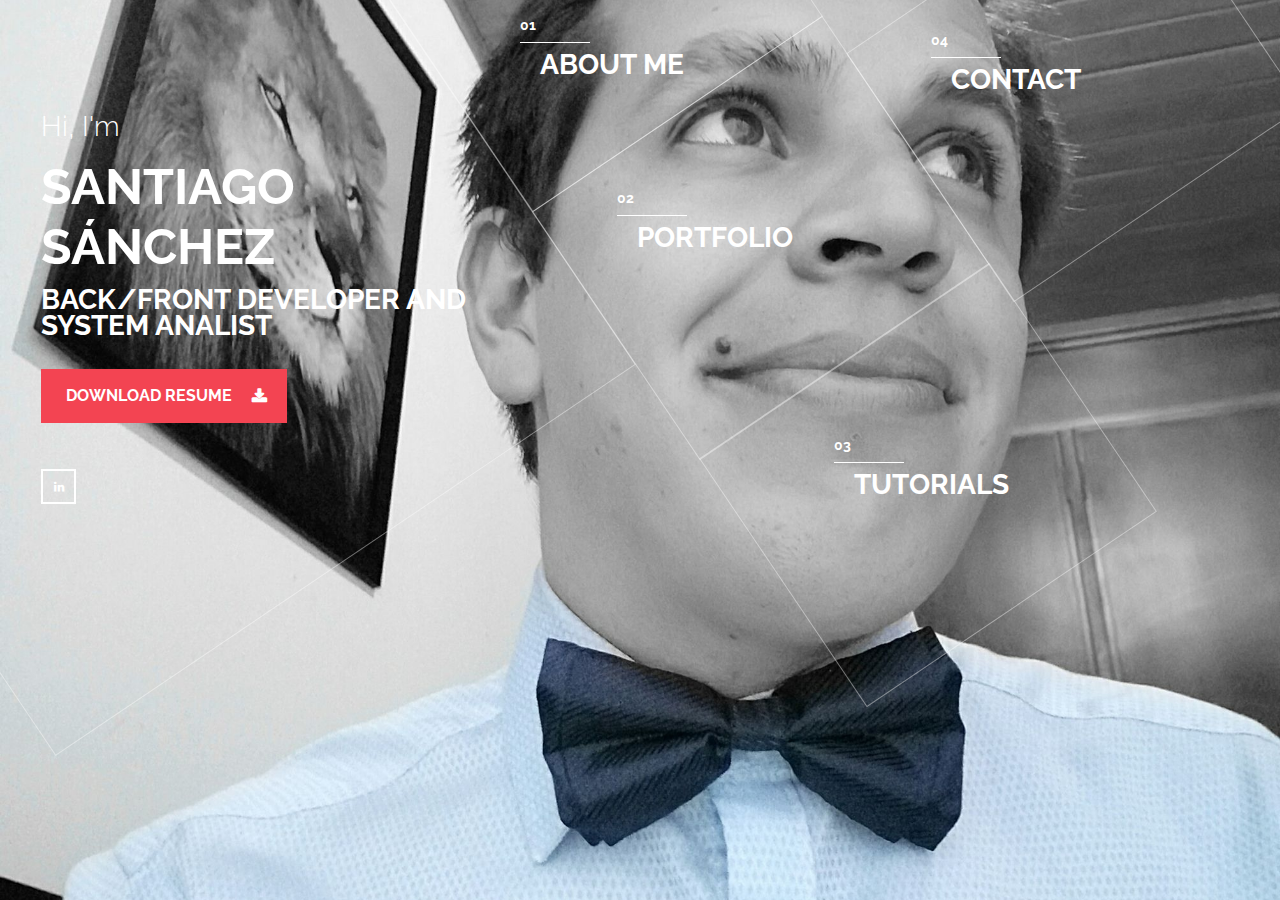
==== commit 073d1f15: "upgraded social networks" ====
--- a/index.html
+++ b/index.html
@@ -47,7 +47,7 @@
                                                 <h2>Back/front Developer and System Analist</h2>				
 				<a class="btn btn-download" href="printable.pdf">Download Resume</a>
                                                      <ul class="social">
-					<li><a href="https://www.linkedin.com/in/santiagoproaplic"><i class="fa fa-linkedin"></i></a></li>
+					<li><a href="https://www.linkedin.com/in/santiagodev/"><i class="fa fa-linkedin"></i></a></li>
 				</ul>
 			</div>	
 		</div> 
@@ -435,7 +435,7 @@
 					
 					<div class="row text-center">
 						<div class="col-md-12 btn-email">
-							<a class="btn lowercase" href="https://www.linkedin.com/in/santiagoproaplic">saspplazas@gmail.com</a><br/>
+							<a class="btn lowercase" href="https://www.linkedin.com/in/santiagodev/">saspplazas@gmail.com</a><br/>
 							<small>I'm available for freelance or fullstack</small>
 						</div>	
 					</div>
@@ -544,7 +544,7 @@
 					<div class="row text-center">
 						<div class="col-md-12">
 							<h4>Interested in working together?</h4>						
-							<a class="btn lowercase" href="https://www.linkedin.com/in/santiagoproaplic">saspplazas@gmail.com</a><br/>
+							<a class="btn lowercase" href="https://www.linkedin.com/in/santiagodev/">saspplazas@gmail.com</a><br/>
 						</div>	
 					</div>
 				</div>
@@ -724,7 +724,7 @@
 								</div>
 								<div class="contact-details">
 									<h5>LinkedIn</h5>
-									<a href="http://www.linkedin.com/in/santiagoproaplic"<p>Santiago S&aacute;nchez</p></a>
+									<a href="https://www.linkedin.com/in/santiagodev/"<p>Santiago S&aacute;nchez</p></a>
 								</div>
 							</div>
 							
--- a/css/style.css
+++ b/css/style.css
@@ -279,7 +279,7 @@
     position: absolute;
     overflow: hidden;
     /*background: url(../images/1920X1080.gif) #333 40% 40%;*/
-    background: url(../images/bw/8.jpg) #333 40% 40%;
+    background: url(../images/foto.jpg) #333 40% 40%;
     background-size: cover;
 }
 
@@ -1651,7 +1651,7 @@
 
 @media (max-width:800px) and (max-height:600px) {
 	.home {
-		background: url(../images/bw/8.jpg) #333 30% 30%;
+		background: url(../images/foto.jpg) #333 30% 30%;
 		overflow-y: scroll;
 	}
 
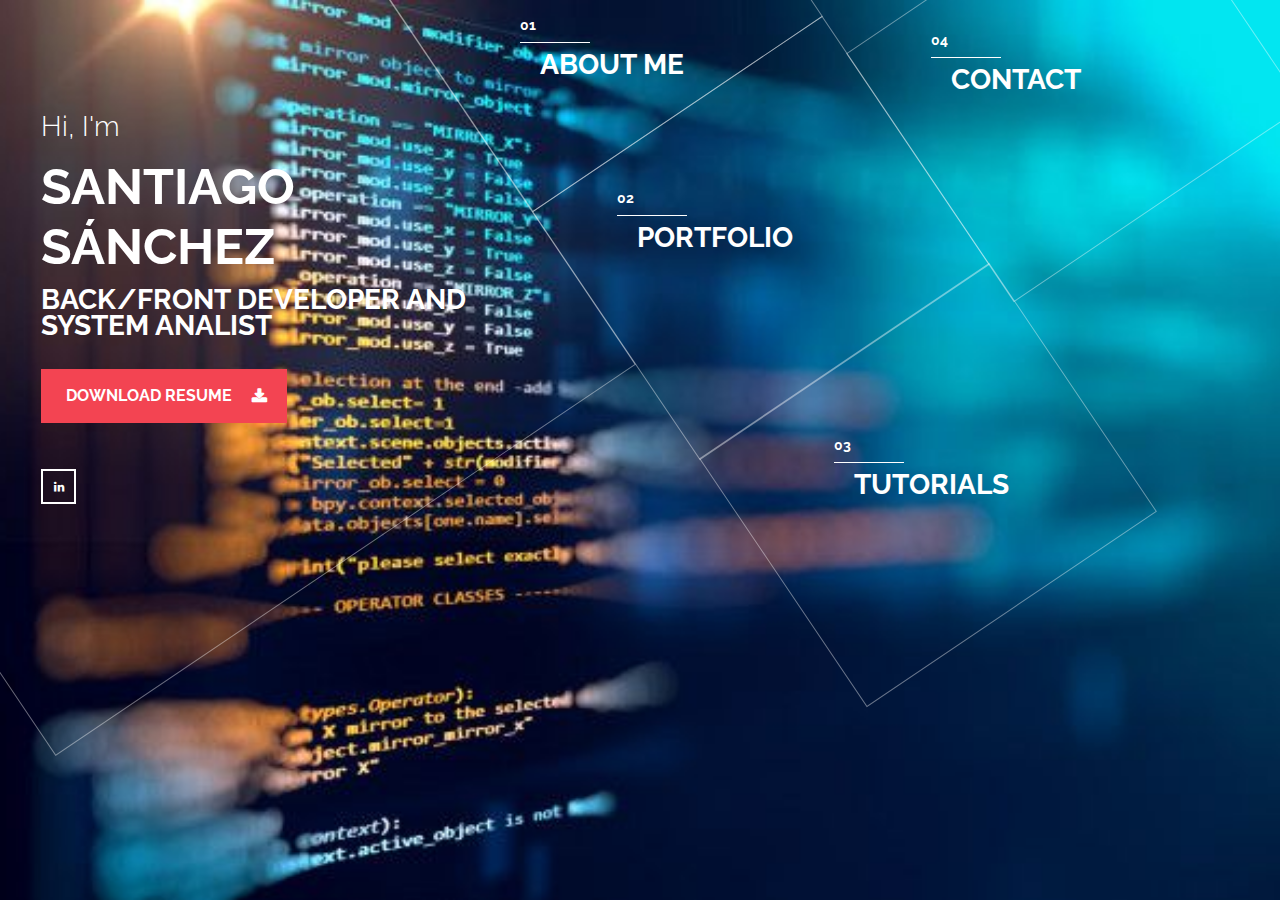
==== commit a6a8cc91: "ajuste error ortografico" ====
--- a/index.html
+++ b/index.html
@@ -5,8 +5,8 @@
 	<meta http-equiv="X-UA-Compatible" content="IE=edge" />
 	<meta name="viewport" content="width=device-width, initial-scale=1" />
 	
-	<title>Santiago S.| vCard</title>
-	<meta property="og:image" content="https://ingenierosantiago.github.io/images/foto.jpg" />
+	<title>Santiago S.| CV</title>
+	<meta property="og:image" content="https://ingenierosantiago.github.io/images/foto2.jpeg" />
 	<meta property="og:description" content="My own vcard" />
 	<meta property="og:author" content="Santiago Sanchez" />
 	<meta property="og:title" content="Santiago S. vCard" />
@@ -81,6 +81,7 @@
 				
 				<div class="block-content">
 					<h3 class="block-title">Profile</h3>
+					<center><img class=profile-photo src="images/foto2.jpeg" alt="" /></center>
 					<div class="row">
 						<div class="col-md-7">
 							<p>I'm Colombian, graduated from the University 
@@ -104,7 +105,6 @@
 								<li><strong>Address : </strong>   Cra 7 # 20A 02, Ch&iacute;a, Cundinamarca</li>
 								<li><strong>Email : </strong>  saspplazas@gmail.com</li>
 								<li><strong>Phone : </strong>   + 57 318 544 6193</li>
-								<li><strong>Skype : </strong>  ingSantiago22</li>
 								<li><strong>Interest : </strong>  freelance, full-time</li>
 							</ul>
 						</div>					
@@ -116,124 +116,130 @@
 					<div class="row">
 						<div class="col-sm-6">
 							<h4>Technical Skills</h4>
-							<label class="progress-bar-label">PHP - <span>5 years experience</span></label>
-							<div class="progress">
-								<div style="width: 90%;" class="progress-bar" role="progressbar" aria-valuenow="90" aria-valuemin="0" aria-valuemax="100">
-									<span>90%</span>
-								</div> 
-							</div>
-							<label class="progress-bar-label">Golang - <span>1 year experience</span></label>
-							<div class="progress">
-								<div style="width: 40%;" class="progress-bar" role="progressbar" aria-valuenow="25" aria-valuemin="0" aria-valuemax="100">
-									<span>40%</span>
-								</div> 
-							</div>
-							<label class="progress-bar-label">Python - <span>3 years experience</span></label>
-							<div class="progress">
-								<div style="width: 69%;" class="progress-bar" role="progressbar" aria-valuenow="69" aria-valuemin="0" aria-valuemax="100">
-									<span>69%</span>
-								</div> 
-							</div>
-							<label class="progress-bar-label">Java - <span>6 years experience</span></label>
-							<div class="progress">
-								<div style="width: 75%;" class="progress-bar" role="progressbar" aria-valuenow="75" aria-valuemin="0" aria-valuemax="100">
-									<span>75%</span>
-								</div> 
-							</div>
-							<label class="progress-bar-label">.NET, C# - <span>1 year experience</span></label>
-							<div class="progress">
-								<div style="width: 45%;" class="progress-bar" role="progressbar" aria-valuenow="45" aria-valuemin="0" aria-valuemax="100">
-									<span>45%</span>
-								</div> 
-							</div>
-							<label class="progress-bar-label">HTML&amp;CSS - <span>6 years experience</span></label>
+							<label class="progress-bar-label">PHP5, PHP7, PHP8</label>
 							<div class="progress">
 								<div style="width: 95%;" class="progress-bar" role="progressbar" aria-valuenow="95" aria-valuemin="0" aria-valuemax="100">
-									<span>95%</span>
-								</div> 
-							</div>
-							<label class="progress-bar-label">Javascript - <span>4 years experience</span></label>
-							<div class="progress">
-								<div style="width: 77%;" class="progress-bar" role="progressbar" aria-valuenow="77" aria-valuemin="0" aria-valuemax="100">
-									<span>77%</span>
-								</div> 
-							</div>
-							<label class="progress-bar-label">Android - <span>2 years experience</span></label>
-							<div class="progress">
-								<div style="width: 65%;" class="progress-bar" role="progressbar" aria-valuenow="65" aria-valuemin="0" aria-valuemax="100">
-									<span>65%</span>
-								</div> 
-							</div>
-							<label class="progress-bar-label">IOS - <span>8 months experience</span></label>
-							<div class="progress">
-								<div style="width: 15%;" class="progress-bar" role="progressbar" aria-valuenow="15" aria-valuemin="0" aria-valuemax="100">
-									<span>15%</span>
-								</div> 
-							</div>
-							<label class="progress-bar-label">MEAN - <span>6 months experience</span></label>
-							<div class="progress">
-								<div style="width: 38%;" class="progress-bar" role="progressbar" aria-valuenow="38" aria-valuemin="0" aria-valuemax="100">
-									<span>38%</span>
+									<span>8 years</span>
+								</div> 
+							</div>
+							<label class="progress-bar-label">Golang 1.8</span></label>
+							<div class="progress">
+								<div style="width: 20%;" class="progress-bar" role="progressbar" aria-valuenow="20" aria-valuemin="0" aria-valuemax="100">
+									<span>1 year</span>
+								</div> 
+							</div>
+							<label class="progress-bar-label">Python 3</label>
+							<div class="progress">
+								<div style="width: 55%;" class="progress-bar" role="progressbar" aria-valuenow="55" aria-valuemin="0" aria-valuemax="100">
+									<span>4 years</span>
+								</div> 
+							</div>
+							<label class="progress-bar-label">Java</span></label>
+							<div class="progress">
+								<div style="width: 20%;" class="progress-bar" role="progressbar" aria-valuenow="20" aria-valuemin="0" aria-valuemax="100">
+									<span>1 year</span>
+								</div> 
+							</div>
+							<label class="progress-bar-label">.NET, C#</label>
+							<div class="progress">
+								<div style="width: 10%;" class="progress-bar" role="progressbar" aria-valuenow="10" aria-valuemin="0" aria-valuemax="100">
+									<span>6 months</span>
+								</div> 
+							</div>
+							<label class="progress-bar-label">HTML5&amp;CSS, CSS3</span></label>
+							<div class="progress">
+								<div style="width: 95%;" class="progress-bar" role="progressbar" aria-valuenow="95" aria-valuemin="0" aria-valuemax="100">
+									<span>8 years</span>
+								</div> 
+							</div>
+							<label class="progress-bar-label">Javascript, Jquery, NodeJS</label>
+							<div class="progress">
+								<div style="width: 95%;" class="progress-bar" role="progressbar" aria-valuenow="95" aria-valuemin="0" aria-valuemax="100">
+									<span>8 years</span>
+								</div> 
+							</div>
+							<label class="progress-bar-label">Android API 16 to 21</label>
+							<div class="progress">
+								<div style="width: 40%;" class="progress-bar" role="progressbar" aria-valuenow="40" aria-valuemin="0" aria-valuemax="100">
+									<span>2 years</span>
+								</div> 
+							</div>
+							<label class="progress-bar-label">IOS</label>
+							<div class="progress">
+								<div style="width: 14%;" class="progress-bar" role="progressbar" aria-valuenow="14" aria-valuemin="0" aria-valuemax="100">
+									<span>8 months</span>
+								</div> 
+							</div>
+							<label class="progress-bar-label">MEAN</label>
+							<div class="progress">
+								<div style="width: 10%;" class="progress-bar" role="progressbar" aria-valuenow="10" aria-valuemin="0" aria-valuemax="100">
+									<span>6 months</span>
 								</div> 
 							</div>
 						</div> 
 						<div class="col-sm-6">
 							<h4>Database Engine</h4>
-							<label class="progress-bar-label">Mysql - <span>6 years experience</span></label>
-							<div class="progress">
-								<div style="width: 98%;" class="progress-bar" role="progressbar" aria-valuenow="98" aria-valuemin="0" aria-valuemax="100">
-									<span>98%</span>
-								</div> 
-							</div>
-							<label class="progress-bar-label">Postgresql - <span>3 year experience</span></label>
-							<div class="progress">
-								<div style="width: 75%;" class="progress-bar" role="progressbar" aria-valuenow="75" aria-valuemin="0" aria-valuemax="100">
-									<span>75%</span>
-								</div> 
-							</div>
-							<label class="progress-bar-label">Oracle - <span>1 year experience</span></label>
-							<div class="progress">
-								<div style="width: 55%;" class="progress-bar" role="progressbar" aria-valuenow="55" aria-valuemin="0" aria-valuemax="100">
-									<span>55%</span>
-								</div> 
-							</div>
-							<label class="progress-bar-label">MongoDB (Nosql DB) - <span>3 year experience</span></label>
-							<div class="progress">
-								<div style="width: 70%;" class="progress-bar" role="progressbar" aria-valuenow="70" aria-valuemin="0" aria-valuemax="100">
-									<span>70%</span>
-								</div> 
-							</div>
-							<label class="progress-bar-label">Datastore Google Appengine (Nosql DB) - <span>3 year experience</span></label>
-							<div class="progress">
-								<div style="width: 86%;" class="progress-bar" role="progressbar" aria-valuenow="86" aria-valuemin="0" aria-valuemax="100">
-									<span>86%</span>
+							<label class="progress-bar-label">Mysql</label>
+							<div class="progress">
+								<div style="width: 95%;" class="progress-bar" role="progressbar" aria-valuenow="95" aria-valuemin="0" aria-valuemax="100">
+									<span>8 years</span>
+								</div> 
+							</div>
+							<label class="progress-bar-label">Postgresql</label>
+							<div class="progress">
+								<div style="width: 45%;" class="progress-bar" role="progressbar" aria-valuenow="45" aria-valuemin="0" aria-valuemax="100">
+									<span>3 years</span>
+								</div> 
+							</div>
+							<label class="progress-bar-label">Oracle</label>
+							<div class="progress">
+								<div style="width: 20%;" class="progress-bar" role="progressbar" aria-valuenow="20" aria-valuemin="0" aria-valuemax="100">
+									<span>1 year</span>
+								</div> 
+							</div>
+							<label class="progress-bar-label">MongoDB (Nosql DB)</label>
+							<div class="progress">
+								<div style="width: 20%;" class="progress-bar" role="progressbar" aria-valuenow="20" aria-valuemin="0" aria-valuemax="100">
+									<span>1 year</span>
+								</div> 
+							</div>
+							<label class="progress-bar-label">Datastore Google Appengine (Nosql DB)</label>
+							<div class="progress">
+								<div style="width: 40%;" class="progress-bar" role="progressbar" aria-valuenow="40" aria-valuemin="0" aria-valuemax="100">
+									<span>2 years</span>
+								</div> 
+							</div>
+							<label class="progress-bar-label">AWS</label>
+							<div class="progress">
+								<div style="width: 20%;" class="progress-bar" role="progressbar" aria-valuenow="20" aria-valuemin="0" aria-valuemax="100">
+									<span>1 year</span>
 								</div> 
 							</div>
 						</div>
 						<div class="col-sm-6">
 							<h4>Frameworks</h4>
-							<label class="progress-bar-label">Private Framework STD - <span>5 years experience</span></label>
-							<div class="progress">
-								<div style="width: 88%;" class="progress-bar" role="progressbar" aria-valuenow="88" aria-valuemin="0" aria-valuemax="100">
-									<span>88%</span>
-								</div> 
-							</div>
-							<label class="progress-bar-label">Laravel - <span>2 years experience</span></label>
-							<div class="progress">
-								<div style="width: 50%;" class="progress-bar" role="progressbar" aria-valuenow="50" aria-valuemin="0" aria-valuemax="100">
-									<span>50%</span>
-								</div> 
-							</div>
-							<label class="progress-bar-label">Django - <span>1 year experience</span></label>
-							<div class="progress">
-								<div style="width: 45%;" class="progress-bar" role="progressbar" aria-valuenow="55" aria-valuemin="0" aria-valuemax="100">
-									<span>55%</span>
-								</div> 
-							</div>
-							<label class="progress-bar-label">Bottle - <span>1 year experience</span></label>
-							<div class="progress">
-								<div style="width: 80%;" class="progress-bar" role="progressbar" aria-valuenow="80" aria-valuemin="0" aria-valuemax="100">
-									<span>80%</span>
+							<label class="progress-bar-label">Private Framework STD</label>
+							<div class="progress">
+								<div style="width: 85%;" class="progress-bar" role="progressbar" aria-valuenow="85" aria-valuemin="0" aria-valuemax="100">
+									<span>7 years</span>
+								</div> 
+							</div>
+							<label class="progress-bar-label">Laravel 5</label>
+							<div class="progress">
+								<div style="width: 10%;" class="progress-bar" role="progressbar" aria-valuenow="10" aria-valuemin="0" aria-valuemax="100">
+									<span>6 months</span>
+								</div> 
+							</div>
+							<label class="progress-bar-label">Django</label>
+							<div class="progress">
+								<div style="width: 20%;" class="progress-bar" role="progressbar" aria-valuenow="20" aria-valuemin="0" aria-valuemax="100">
+									<span>1 year</span>
+								</div> 
+							</div>
+							<label class="progress-bar-label">Bottle</label>
+							<div class="progress">
+								<div style="width: 20%;" class="progress-bar" role="progressbar" aria-valuenow="20" aria-valuemin="0" aria-valuemax="100">
+									<span>1 year</span>
 								</div> 
 							</div>
 							<br/>
@@ -293,23 +299,23 @@
 									<div class="exp">
 										<div class="hgroup">
 											<h4>Back / Front Developer and SysAdmin - Induesa P&P</h4>
-											<h5>Aug 2015 - <span class="current">Current</span></h5>
+											<h5>Aug 2013 - <span class="current">Current</span></h5>
 										</div>
 										<p>Development, support and monitoring of software for technical-mechanical revision of vehicles, in national operation</p>
 									</div>
 									<div class="exp">
 										<div class="hgroup">
 											<h4>Back / Front Developer -  Therabyte Corp.</h4>
-											<h5>Oct 2014 - <span class="current">Current</span></h5>
+											<h5>Oct 2015 - <span class="current">November 2017</span></h5>
 										</div>
 										<p>Development, support and monitoring in software for control and treatment in patients used for therapists.</p>
 									</div>
 									<div class="exp">
 										<div class="hgroup">
-											<h4>CEO – Proaplicaciones SAS </h4>
-											<h5>Jun 2013 - <span class="current">Current</span></h5>
-										</div>
-										<p>Founding Partner. Developer until July 2015 with multiple projects.</p>
+											<h4>COFOUNDER – Proaplicaciones SAS </h4>
+											<h5>Jun 2013 - <span class="current">September 2015</span></h5>
+										</div>
+										<p>Founding Partner. Developer until September 2015 with multiple projects.</p>
 									</div>
 
 									<div class="exp">
@@ -356,8 +362,8 @@
 									</div>
 									<div class="exp">
 										<div class="hgroup">
-											<h4>Colombia 3.0 - Bogot&aacute;, MinTIC </h4>
-											<h5>2014 - 2016</h5>
+											<h4>Colombia 3.0,4,0,5.0 - Bogot&aacute;, MinTIC </h4>
+											<h5>2014 - 2019</h5>
 										</div>
 										<p>Annual event that meet hundreds of people involved with various topics of Backend and Frontend, new trends and future management of them.</p>
 									</div>
@@ -421,12 +427,12 @@
 							<ul class="testimonials">
 								<li>
 									<img src="images/testimonials/2.png" alt="">
-									<blockquote>Great actidude! The most fun man and lover of his job<p class="quote"><span>Indira Galindez</span> - CEO of Induesa P&P</p></blockquote>
+									<blockquote>Great actidude! The most fun man and lover of his job<p class="quote"><span>Indira Galindez</span> - Project Manager of Induesa P&P</p></blockquote>
 									
 								</li>
 								<li>
 									<img src="images/testimonials/3.png" alt="">
-									<blockquote>My work has been significantly simplified thanks him :).<p class="quote"><span>Mike Reina</span> - CEO of Therabyte Corp.</p></blockquote>
+									<blockquote>My work has been significantly simplified thanks to him :).<p class="quote"><span>Mike Reina</span> - CEO of Therabyte Corp.</p></blockquote>
 									
 								</li>
 							</ul>
@@ -475,7 +481,7 @@
 										<div class="project-overlay">
 											<div class="vcenter">
 												<div class="centrize">
-													<h4>Indupack</h4>                        
+													<h4>Indupack - Central Monitoring and tester for colombian vehicles</h4>                        
 													<p>Web / Apps</p>
 												</div>
 											</div>
@@ -497,7 +503,7 @@
 										<div class="project-overlay">
 											<div class="vcenter">
 												<div class="centrize">
-													<h4>genArchive</h4>                
+													<h4>genArchive - Create any documents by templates</h4>                
 													<p>Web</p>
 												</div>
 											</div>
@@ -519,7 +525,7 @@
 										<div class="project-overlay">
 											<div class="vcenter">
 												<div class="centrize">
-													<h4>Avia Seguros</h4>                
+													<h4>Avia Seguros - Buy ensurance online (pets, adult persons, houses and vehicles)</h4>                
 													<p>Web / Apps</p>
 												</div>
 											</div>
@@ -530,12 +536,34 @@
 										<div class="project-overlay">
 											<div class="vcenter">
 												<div class="centrize">
-													<h4>vCard</h4>                
+													<h4>vCard - CV introducing for bussiness (focus travel agencies)</h4>                
 													<p>Web / Apps</p>
 												</div>
 											</div>
 										</div>
 									<img src="images/portfolio/3.png" alt="">
+								  </div>
+								  <div class="project apps web">
+										<div class="project-overlay">
+											<div class="vcenter">
+												<div class="centrize">
+													<h4>Jupiter - Travel Agency Managment</h4>                
+													<p>Web / Apps</p>
+												</div>
+											</div>
+										</div>
+									<img src="images/portfolio/10.png" alt="">
+								  </div>
+								  <div class="project apps web">
+										<div class="project-overlay">
+											<div class="vcenter">
+												<div class="centrize">
+													<h4>Induesa - Shift management system</h4>                
+													<p>Web / Apps</p>
+												</div>
+											</div>
+										</div>
+									<img src="images/portfolio/11.png" alt="">
 								  </div>
 							</div>
 						</div>	
@@ -668,9 +696,6 @@
 								</li>
 								<li class="active"><a href="#">1</a></li>
 								<li><a href="#">2</a></li>
-								<li><a href="#">3</a></li>
-								<li><a href="#">4</a></li>
-								<li><a href="#">5</a></li>
 								<li>
 								  <a href="#" aria-label="Next">
 									<span aria-hidden="true">&raquo;</span>
@@ -697,7 +722,7 @@
 								</div>
 								<div class="contact-details">
 									<h5>Address</h5>
-									<a href="https://goo.gl/maps/rk1xJ4qVqgy"><p>KRA 12D # 27b 14 south, Bosques De San Carlos, Bogot&aacute;, Colombia  </p></a>
+									<a href="https://goo.gl/maps/jcmCks5VcyE2"><p>Cra 7 # 20A 02, Ch&iacute;a, Cundinamarca</p></a>
 								</div>
 							</div>	
 							<div class="contact-content ">
@@ -706,7 +731,7 @@
 								</div>
 								<div class="contact-details">
 									<h5>Call Me</h5>
-									<a href="tel:3188720526"><p> +57 - 318 5446193</p></a>
+									<a href="tel:3185446193"><p> +57 - 318 5446193</p></a>
 								</div>
 							</div>	
 							<div class="contact-content ">
--- a/css/style.css
+++ b/css/style.css
@@ -1,32 +1,3 @@
-/*------------------------------------------------------------------
-
-    [Master Stylesheet]
-
-    Theme Name: Hello | Personal vCard Template
-    Version: 1.0
-    Last change: 09/12/2015
-	Developer: LionCoders - http://www.lion-coders.com
-
--------------------------------------------------------------------*/
-
-
-
-/*------------------------------------------------------------------
-
-    [Table of contents]
-
-	1. MAIN CONTAINER
-	2. MENU
-	3. NAME BLOCK
-	4. ABOUT BLOCK
-	5. PORTFOLIO BLOCK
-	6. BLOG BLOCK
-	7. CONTACT BLOCK
-	8. CONTENT BLOCKS
-	9. RESPONSIVE
-
--------------------------------------------------------------------*/
-
 /* -------------------------
         0. standard
 ------------------------- */
@@ -279,10 +250,17 @@
     position: absolute;
     overflow: hidden;
     /*background: url(../images/1920X1080.gif) #333 40% 40%;*/
-    background: url(../images/foto.jpg) #333 40% 40%;
+    background: url(../images/bg12.jpeg) #333 40% 40%;
     background-size: cover;
 }
 
+.profile-photo{
+	width: 160px;
+	border-radius:50%;
+	border: 2px solid #ccc;
+	margin-top: -40px;
+    	margin-bottom: 10px;
+}
 /* -------------------------
         2. MENU
 ------------------------- */
@@ -483,7 +461,7 @@
 
 .progress-bar span {
     display: block;
-    width: 40px;
+    width: 60px;
     height: 40px;
     line-height: 40px;
     text-align: center;
@@ -1651,7 +1629,7 @@
 
 @media (max-width:800px) and (max-height:600px) {
 	.home {
-		background: url(../images/foto.jpg) #333 30% 30%;
+		background: url(../images/bg12.jpeg) #333 30% 30%;
 		overflow-y: scroll;
 	}
 
@@ -1723,7 +1701,7 @@
 @media (max-width:768px) {
 
 	.home {
-		background: url(../images/bw/99.jpg) #333 30% 30%;
+		background: url(../images/bg12.jpeg) #333 30% 30%;
 	}
 
 	.name-block,
@@ -1812,7 +1790,8 @@
     h2.menu-item {
         font-size: 20px;
         line-height: 2em;
-		margin: 25px 0 25px 40px;
+	margin: 25px 0 25px 40px;
+	text-align:right;
     }
 	h2.menu-item:before {
 		position: absolute;
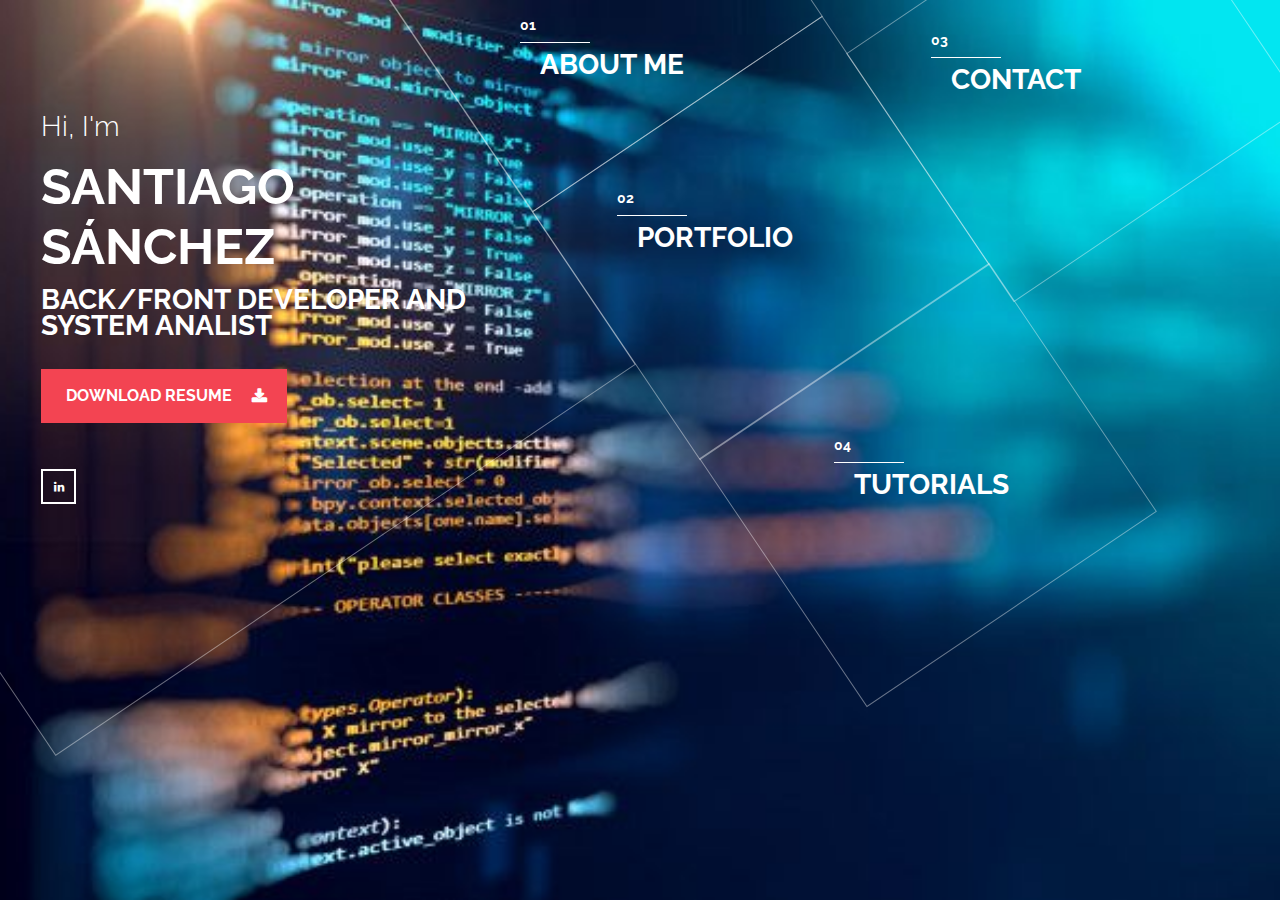
==== commit 44c69280: "ocultar fecha de nacimiento" ====
--- a/index.html
+++ b/index.html
@@ -101,7 +101,6 @@
 						<div class="col-md-5">
 							<ul class="info-list">
 								<li><strong>Name : </strong>   Santiago A. S&aacute;nchez Plazas</li>
-								<li><strong>Date of birth : </strong>   August 2, 1991 </li>
 								<li><strong>Address : </strong>   Cra 7 # 20A 02, Ch&iacute;a, Cundinamarca</li>
 								<li><strong>Email : </strong>  saspplazas@gmail.com</li>
 								<li><strong>Phone : </strong>   + 57 318 544 6193</li>
--- a/css/style.css
+++ b/css/style.css
@@ -292,11 +292,11 @@
 }
 
 h2.blog.menu-item:before {
+    content: '04';
+}
+
+h2.contact.menu-item:before {
     content: '03';
-}
-
-h2.contact.menu-item:before {
-    content: '04';
 }
 
 h2.menu-item:after {
